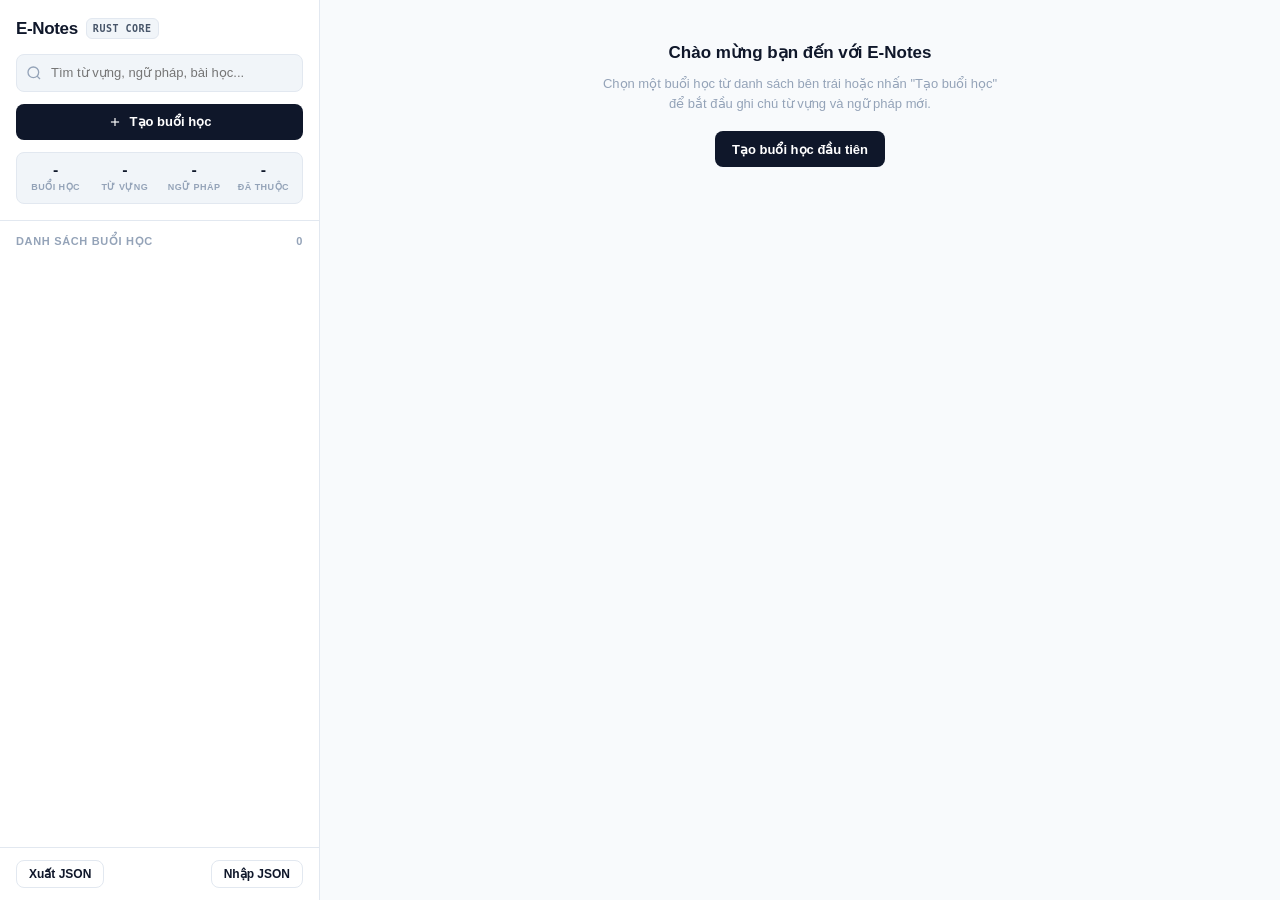
==== static/index.html @ f9343758 "feat: initial commit - English learning E-Notes app (100% Rust core, Unslop UI, auto-port fallback)" ====
<!DOCTYPE html>
<html lang="vi">
<head>
  <meta charset="UTF-8">
  <meta name="viewport" content="width=device-width, initial-scale=1.0">
  <title>E-Notes — Sổ tay học tiếng Anh (Rust Core)</title>
  <link rel="stylesheet" href="/style.css">
</head>
<body>
  <div class="app-container">
    <!-- Sidebar -->
    <aside class="sidebar">
      <div class="sidebar-header">
        <div class="app-branding">
          <div class="brand-title">
            <span>E-Notes</span>
            <span class="brand-badge">RUST CORE</span>
          </div>
        </div>

        <div class="search-box">
          <svg class="search-icon" width="16" height="16" viewBox="0 0 24 24" fill="none" stroke="currentColor" stroke-width="2">
            <circle cx="11" cy="11" r="8"></circle>
            <line x1="21" y1="21" x2="16.65" y2="16.65"></line>
          </svg>
          <input type="text" id="searchInput" class="search-input" placeholder="Tìm từ vựng, ngữ pháp, bài học...">
        </div>

        <div class="sidebar-actions">
          <button id="btnNewSession" class="btn btn-primary" style="flex: 1;">
            <svg width="14" height="14" viewBox="0 0 24 24" fill="none" stroke="currentColor" stroke-width="2">
              <line x1="12" y1="5" x2="12" y2="19"></line>
              <line x1="5" y1="12" x2="19" y2="12"></line>
            </svg>
            Tạo buổi học
          </button>
        </div>

        <div class="stats-summary" id="statsBar">
          <div class="stat-item">
            <span class="stat-val" id="statSessions">-</span>
            <span class="stat-lbl">Buổi học</span>
          </div>
          <div class="stat-item">
            <span class="stat-val" id="statVocab">-</span>
            <span class="stat-lbl">Từ vựng</span>
          </div>
          <div class="stat-item">
            <span class="stat-val" id="statGrammar">-</span>
            <span class="stat-lbl">Ngữ pháp</span>
          </div>
          <div class="stat-item">
            <span class="stat-val" id="statMastered">-</span>
            <span class="stat-lbl">Đã thuộc</span>
          </div>
        </div>
      </div>

      <div class="session-list-header">
        <span>Danh sách buổi học</span>
        <span id="sessionListCount">0</span>
      </div>

      <ul class="session-list" id="sessionList">
        <!-- Rendered by JS -->
      </ul>

      <div class="sidebar-footer">
        <button id="btnExport" class="btn btn-secondary btn-sm" title="Sao lưu dữ liệu ra file JSON">Xuất JSON</button>
        <button id="btnImport" class="btn btn-secondary btn-sm" title="Khôi phục dữ liệu từ file JSON">Nhập JSON</button>
        <input type="file" id="importFileInput" accept=".json" style="display: none;">
      </div>
    </aside>

    <!-- Main View -->
    <main class="main-view" id="mainView">
      <div id="sessionView" style="display: none;">
        <!-- Header -->
        <header class="main-header">
          <div class="lesson-top-bar">
            <div>
              <div class="lesson-tag" id="viewSessionBadge">BUỔI #1</div>
              <h1 class="lesson-title" id="viewSessionTitle">Chủ đề buổi học</h1>
              <div class="lesson-meta-row">
                <span>Ngày: <strong id="viewSessionDate">-</strong></span>
                <span>Giảng viên/Nguồn: <strong id="viewSessionTeacher">-</strong></span>
              </div>
            </div>

            <div style="display: flex; gap: 8px;">
              <button id="btnEditSession" class="btn btn-secondary btn-sm">Chỉnh sửa</button>
              <button id="btnDeleteSession" class="btn btn-secondary btn-sm btn-danger-ghost">Xóa buổi học</button>
            </div>
          </div>

          <div class="lesson-goals-box" id="viewSessionGoalsBox" style="display: none;">
            <strong>Mục tiêu buổi học: </strong><span id="viewSessionGoals"></span>
          </div>

          <nav class="view-tabs">
            <button class="tab-btn active" data-tab="vocab">Từ vựng (<span id="tabVocabCount">0</span>)</button>
            <button class="tab-btn" data-tab="grammar">Ngữ pháp (<span id="tabGrammarCount">0</span>)</button>
            <button class="tab-btn" data-tab="notes">Ghi chú chung</button>
            <button class="tab-btn" data-tab="practice">Luyện tập Flashcard</button>
          </nav>
        </header>

        <!-- Tab contents -->
        <div class="content-body">
          <!-- Vocabulary Tab -->
          <div class="tab-content" id="tabContentVocab">
            <div class="section-toolbar">
              <h2 class="section-heading">
                Từ vựng ghi chép
                <span class="section-count" id="countVocabBadge">0 từ</span>
              </h2>
              <button id="btnAddVocab" class="btn btn-primary btn-sm">
                + Thêm từ vựng
              </button>
            </div>
            <div class="vocab-list" id="vocabList">
              <!-- Rendered by JS -->
            </div>
          </div>

          <!-- Grammar Tab -->
          <div class="tab-content" id="tabContentGrammar" style="display: none;">
            <div class="section-toolbar">
              <h2 class="section-heading">
                Điểm ngữ pháp & Cấu trúc
                <span class="section-count" id="countGrammarBadge">0 điểm</span>
              </h2>
              <button id="btnAddGrammar" class="btn btn-primary btn-sm">
                + Thêm ngữ pháp
              </button>
            </div>
            <div class="grammar-list" id="grammarList">
              <!-- Rendered by JS -->
            </div>
          </div>

          <!-- Notes Tab -->
          <div class="tab-content" id="tabContentNotes" style="display: none;">
            <div class="section-toolbar">
              <h2 class="section-heading">Ghi chú tổng hợp</h2>
              <button id="btnSaveNotes" class="btn btn-primary btn-sm">Lưu ghi chú</button>
            </div>
            <div class="vocab-card" style="padding: 16px;">
              <textarea id="sessionNotesText" class="form-textarea" rows="12" placeholder="Ghi chép các lưu ý từ giáo viên, bài tập về nhà, mẹo phát âm hoặc liên kết tài liệu..."></textarea>
            </div>
          </div>

          <!-- Practice Flashcard Tab -->
          <div class="tab-content" id="tabContentPractice" style="display: none;">
            <div class="section-toolbar">
              <h2 class="section-heading">Luyện tập từ vựng (Flashcard)</h2>
            </div>
            <div class="flashcard-wrapper" id="flashcardWrapper">
              <!-- Rendered by JS -->
            </div>
          </div>
        </div>
      </div>

      <!-- Search Results View -->
      <div id="searchView" style="display: none; padding: 24px 32px;">
        <h2 class="section-heading" style="margin-bottom: 16px;">
          Kết quả tìm kiếm cho: "<span id="searchQueryLabel"></span>"
        </h2>
        <div id="searchResultsList"></div>
      </div>

      <!-- Empty / Welcome state -->
      <div id="emptyWelcomeView" class="empty-state">
        <h3>Chào mừng bạn đến với E-Notes</h3>
        <p>Chọn một buổi học từ danh sách bên trái hoặc nhấn "Tạo buổi học" để bắt đầu ghi chú từ vựng và ngữ pháp mới.</p>
        <button id="btnWelcomeNewSession" class="btn btn-primary">Tạo buổi học đầu tiên</button>
      </div>
    </main>
  </div>

  <!-- Modal Session (Create / Edit) -->
  <div class="modal-overlay" id="modalSession" style="display: none;">
    <div class="modal-dialog">
      <div class="modal-header">
        <h3 class="modal-title" id="modalSessionTitle">Tạo buổi học mới</h3>
        <button class="modal-close" data-close-modal>&times;</button>
      </div>
      <div class="modal-body">
        <form id="formSession">
          <input type="hidden" id="sessionFormId">
          <div class="form-row">
            <div class="form-group">
              <label class="form-label">Số thứ tự buổi học</label>
              <input type="number" id="sessionFormNumber" class="form-input" min="1" placeholder="Ví dụ: 1">
            </div>
            <div class="form-group">
              <label class="form-label">Ngày học</label>
              <input type="date" id="sessionFormDate" class="form-input" required>
            </div>
          </div>
          <div class="form-group">
            <label class="form-label">Tiêu đề buổi học *</label>
            <input type="text" id="sessionFormTitle" class="form-input" placeholder="Ví dụ: Buổi 1: Business Presentation" required>
          </div>
          <div class="form-group">
            <label class="form-label">Giảng viên / Nguồn học</label>
            <input type="text" id="sessionFormTeacher" class="form-input" placeholder="Ví dụ: Mr. David Miller, Khóa IELTS 7.0...">
          </div>
          <div class="form-group">
            <label class="form-label">Mục tiêu buổi học</label>
            <textarea id="sessionFormGoals" class="form-textarea" rows="2" placeholder="Ví dụ: Nắm vững cấu trúc câu điều kiện loại 3..."></textarea>
          </div>
          <div class="form-group">
            <label class="form-label">Ghi chú ban đầu</label>
            <textarea id="sessionFormNotes" class="form-textarea" rows="2" placeholder="Nội dung tóm tắt..."></textarea>
          </div>
        </form>
      </div>
      <div class="modal-footer">
        <button class="btn btn-secondary" data-close-modal>Hủy</button>
        <button class="btn btn-primary" id="btnSubmitSession">Lưu buổi học</button>
      </div>
    </div>
  </div>

  <!-- Modal Vocabulary (Create / Edit) -->
  <div class="modal-overlay" id="modalVocab" style="display: none;">
    <div class="modal-dialog">
      <div class="modal-header">
        <h3 class="modal-title" id="modalVocabTitle">Thêm từ vựng mới</h3>
        <button class="modal-close" data-close-modal>&times;</button>
      </div>
      <div class="modal-body">
        <form id="formVocab">
          <input type="hidden" id="vocabFormId">
          <div class="form-row">
            <div class="form-group">
              <label class="form-label">Từ / Cụm từ tiếng Anh *</label>
              <input type="text" id="vocabFormWord" class="form-input" placeholder="e.g. articulate" required>
            </div>
            <div class="form-group">
              <label class="form-label">Phiên âm (IPA)</label>
              <input type="text" id="vocabFormIpa" class="form-input" placeholder="/ɑːrˈtɪkjuleɪt/">
            </div>
          </div>
          <div class="form-row">
            <div class="form-group">
              <label class="form-label">Từ loại</label>
              <input type="text" id="vocabFormPos" class="form-input" placeholder="noun, verb, adj, idiom...">
            </div>
            <div class="form-group">
              <label class="form-label">Trạng thái học</label>
              <select id="vocabFormStatus" class="form-select">
                <option value="learning">Đang học (Learning)</option>
                <option value="reviewing">Cần ôn tập (Reviewing)</option>
                <option value="mastered">Đã thuộc (Mastered)</option>
              </select>
            </div>
          </div>
          <div class="form-group">
            <label class="form-label">Nghĩa tiếng Việt *</label>
            <input type="text" id="vocabFormMeaning" class="form-input" placeholder="Nghĩa của từ..." required>
          </div>
          <div class="form-group">
            <label class="form-label">Câu ví dụ tiếng Anh</label>
            <textarea id="vocabFormExampleEn" class="form-textarea" rows="2" placeholder="She gave an articulate speech."></textarea>
          </div>
          <div class="form-group">
            <label class="form-label">Dịch câu ví dụ</label>
            <textarea id="vocabFormExampleVi" class="form-textarea" rows="2" placeholder="Cô ấy đã phát biểu rất lưu loát."></textarea>
          </div>
          <div class="form-group">
            <label class="form-label">Ghi chú / Collocations</label>
            <input type="text" id="vocabFormNotes" class="form-input" placeholder="Đi cùng giới từ gì, bẫy từ vựng...">
          </div>
        </form>
      </div>
      <div class="modal-footer">
        <button class="btn btn-secondary" data-close-modal>Hủy</button>
        <button class="btn btn-primary" id="btnSubmitVocab">Lưu từ vựng</button>
      </div>
    </div>
  </div>

  <!-- Modal Grammar (Create / Edit) -->
  <div class="modal-overlay" id="modalGrammar" style="display: none;">
    <div class="modal-dialog">
      <div class="modal-header">
        <h3 class="modal-title" id="modalGrammarTitle">Thêm ngữ pháp mới</h3>
        <button class="modal-close" data-close-modal>&times;</button>
      </div>
      <div class="modal-body">
        <form id="formGrammar">
          <input type="hidden" id="grammarFormId">
          <div class="form-group">
            <label class="form-label">Tên cấu trúc / Chủ điểm *</label>
            <input type="text" id="grammarFormTitle" class="form-input" placeholder="Ví dụ: Third Conditional, Đảo ngữ Inversion..." required>
          </div>
          <div class="form-group">
            <label class="form-label">Công thức / Cấu trúc *</label>
            <input type="text" id="grammarFormStructure" class="form-input" placeholder="If + S + had + V3/ed, S + would have + V3/ed" required>
          </div>
          <div class="form-group">
            <label class="form-label">Giải thích cách dùng *</label>
            <textarea id="grammarFormExplanation" class="form-textarea" rows="3" placeholder="Dùng khi nào, sắc thái nghĩa..." required></textarea>
          </div>
          <div class="form-group">
            <label class="form-label">Các câu ví dụ *</label>
            <textarea id="grammarFormExamples" class="form-textarea" rows="4" placeholder="+ Khẳng định: ...&#10;- Phủ định: ...&#10;? Nghi vấn: ..." required></textarea>
          </div>
          <div class="form-group">
            <label class="form-label">Mẹo / Bẫy thường gặp</label>
            <textarea id="grammarFormTips" class="form-textarea" rows="2" placeholder="Lưu ý khi làm bài tập, dấu hiệu nhận biết..."></textarea>
          </div>
        </form>
      </div>
      <div class="modal-footer">
        <button class="btn btn-secondary" data-close-modal>Hủy</button>
        <button class="btn btn-primary" id="btnSubmitGrammar">Lưu ngữ pháp</button>
      </div>
    </div>
  </div>

  <script src="/app.js"></script>
</body>
</html>
---- style.css ----
/* ==========================================================================
   E-NOTES DESIGN SYSTEM (Unslop Aesthetic)
   Craft-focused, calm editorial interface, 4px grid rhythm, high contrast.
   ========================================================================== */

:root {
  /* Slate Ramp */
  --bg-app: #F8FAFC;
  --bg-surface: #FFFFFF;
  --bg-subtle: #F1F5F9;
  --bg-muted: #E2E8F0;

  --border-subtle: #E2E8F0;
  --border-strong: #CBD5E1;
  --border-focus: #0F172A;

  --text-primary: #0F172A;
  --text-secondary: #475569;
  --text-muted: #94A3B8;
  --text-on-dark: #FFFFFF;

  /* Accent: single disciplined deep slate + deliberate blue for actions */
  --accent-primary: #0F172A;
  --accent-primary-hover: #1E293B;
  --accent-link: #2563EB;
  --accent-link-hover: #1D4ED8;

  /* Status Colors */
  --status-learning-bg: #FEF3C7;
  --status-learning-text: #92400E;
  --status-learning-border: #FDE68A;

  --status-review-bg: #EFF6FF;
  --status-review-text: #1E40AF;
  --status-review-border: #BFDBFE;

  --status-mastered-bg: #ECFDF5;
  --status-mastered-text: #065F46;
  --status-mastered-border: #A7F3D0;

  --danger-bg: #FEF2F2;
  --danger-text: #DC2626;
  --danger-border: #FECACA;

  /* Spacing Grid (4px multiples) */
  --sp-1: 4px;
  --sp-2: 8px;
  --sp-3: 12px;
  --sp-4: 16px;
  --sp-5: 20px;
  --sp-6: 24px;
  --sp-8: 32px;
  --sp-10: 40px;

  /* Fonts */
  --font-sans: -apple-system, BlinkMacSystemFont, "Segoe UI", Roboto, "Helvetica Neue", Arial, sans-serif;
  --font-mono: ui-monospace, "SF Mono", "Cascadia Code", "Roboto Mono", Consolas, monospace;

  /* Radii & Shadows */
  --radius-sm: 6px;
  --radius-md: 8px;
  --radius-lg: 12px;
  --shadow-sm: 0 1px 2px 0 rgba(15, 23, 42, 0.05);
  --shadow-md: 0 4px 12px -2px rgba(15, 23, 42, 0.08);
  --shadow-modal: 0 20px 25px -5px rgba(15, 23, 42, 0.1), 0 8px 10px -6px rgba(15, 23, 42, 0.1);
}

*, *::before, *::after {
  box-sizing: border-box;
  margin: 0;
  padding: 0;
}

body {
  font-family: var(--font-sans);
  background-color: var(--bg-app);
  color: var(--text-primary);
  font-size: 14px;
  line-height: 1.5;
  -webkit-font-smoothing: antialiased;
}

/* Modals MUST be hidden by default */
.modal-overlay {
  display: none !important;
  position: fixed;
  inset: 0;
  background-color: rgba(15, 23, 42, 0.45);
  backdrop-filter: blur(2px);
  z-index: 9999;
  align-items: center;
  justify-content: center;
  padding: var(--sp-4);
}

.modal-overlay.active {
  display: flex !important;
}

/* Layout Frame */
.app-container {
  display: flex;
  height: 100vh;
  width: 100vw;
  overflow: hidden;
}

/* Sidebar */
.sidebar {
  width: 320px;
  background-color: var(--bg-surface);
  border-right: 1px solid var(--border-subtle);
  display: flex;
  flex-direction: column;
  flex-shrink: 0;
}

.sidebar-header {
  padding: var(--sp-4);
  border-bottom: 1px solid var(--border-subtle);
  background-color: var(--bg-surface);
}

.app-branding {
  display: flex;
  align-items: center;
  justify-content: space-between;
  margin-bottom: var(--sp-3);
}

.brand-title {
  font-size: 17px;
  font-weight: 800;
  letter-spacing: -0.02em;
  color: var(--text-primary);
  display: flex;
  align-items: center;
  gap: var(--sp-2);
}

.brand-badge {
  font-family: var(--font-mono);
  font-size: 10px;
  font-weight: 700;
  padding: 2px 6px;
  background: var(--bg-subtle);
  border: 1px solid var(--border-subtle);
  border-radius: var(--radius-sm);
  color: var(--text-secondary);
  letter-spacing: 0.05em;
}

.search-box {
  position: relative;
  margin-bottom: var(--sp-3);
}

.search-input {
  width: 100%;
  height: 38px;
  padding: 0 var(--sp-3) 0 34px;
  font-size: 13px;
  border: 1px solid var(--border-subtle);
  border-radius: var(--radius-md);
  background-color: var(--bg-subtle);
  color: var(--text-primary);
  transition: all 0.15s ease;
}

.search-input:focus {
  outline: none;
  background-color: var(--bg-surface);
  border-color: var(--border-focus);
  box-shadow: 0 0 0 1px var(--border-focus);
}

.search-icon {
  position: absolute;
  left: 10px;
  top: 11px;
  color: var(--text-muted);
  pointer-events: none;
}

.sidebar-actions {
  display: flex;
  gap: var(--sp-2);
}

/* Stats Pill */
.stats-summary {
  display: grid;
  grid-template-columns: repeat(4, 1fr);
  background: var(--bg-subtle);
  border: 1px solid var(--border-subtle);
  border-radius: var(--radius-md);
  padding: var(--sp-2) var(--sp-1);
  margin-top: var(--sp-3);
  text-align: center;
}

.stat-item {
  display: flex;
  flex-direction: column;
  align-items: center;
}

.stat-val {
  font-weight: 800;
  font-family: var(--font-mono);
  font-size: 13px;
  color: var(--text-primary);
}

.stat-lbl {
  color: var(--text-muted);
  font-size: 9px;
  font-weight: 600;
  text-transform: uppercase;
  letter-spacing: 0.05em;
  margin-top: 1px;
}

/* Session List */
.session-list-header {
  padding: var(--sp-3) var(--sp-4) var(--sp-2);
  font-size: 11px;
  font-weight: 700;
  text-transform: uppercase;
  letter-spacing: 0.06em;
  color: var(--text-muted);
  display: flex;
  justify-content: space-between;
}

.session-list {
  flex: 1;
  overflow-y: auto;
  list-style: none;
  padding: 0 var(--sp-2) var(--sp-2);
}

.session-item {
  padding: var(--sp-3) var(--sp-3);
  border-radius: var(--radius-md);
  margin-bottom: 4px;
  cursor: pointer;
  border: 1px solid transparent;
  transition: all 0.12s ease;
  background-color: transparent;
}

.session-item:hover {
  background-color: var(--bg-subtle);
}

.session-item.active {
  background-color: var(--bg-surface);
  border-color: var(--border-strong);
  box-shadow: var(--shadow-sm);
}

.session-item-top {
  display: flex;
  align-items: center;
  justify-content: space-between;
  margin-bottom: 2px;
}

.session-badge {
  font-family: var(--font-mono);
  font-size: 11px;
  font-weight: 700;
  color: var(--accent-link);
}

.session-date {
  font-size: 11px;
  color: var(--text-muted);
}

.session-item-title {
  font-size: 13px;
  font-weight: 600;
  color: var(--text-primary);
  white-space: nowrap;
  overflow: hidden;
  text-overflow: ellipsis;
}

.session-item-meta {
  font-size: 11px;
  color: var(--text-secondary);
  margin-top: 2px;
}

/* Sidebar Footer */
.sidebar-footer {
  padding: var(--sp-3) var(--sp-4);
  border-top: 1px solid var(--border-subtle);
  display: flex;
  justify-content: space-between;
  align-items: center;
  background-color: var(--bg-surface);
}

/* Main Content Area */
.main-view {
  flex: 1;
  display: flex;
  flex-direction: column;
  overflow-y: auto;
  background-color: var(--bg-app);
}

.main-header {
  background-color: var(--bg-surface);
  border-bottom: 1px solid var(--border-subtle);
  padding: var(--sp-6) var(--sp-8) 0;
}

.lesson-top-bar {
  display: flex;
  justify-content: space-between;
  align-items: flex-start;
  margin-bottom: var(--sp-3);
}

.lesson-tag {
  font-family: var(--font-mono);
  font-size: 12px;
  font-weight: 700;
  color: var(--accent-link);
  letter-spacing: 0.04em;
  margin-bottom: 4px;
}

.lesson-title {
  font-size: 22px;
  font-weight: 800;
  letter-spacing: -0.02em;
  color: var(--text-primary);
}

.lesson-meta-row {
  display: flex;
  gap: var(--sp-6);
  font-size: 13px;
  color: var(--text-secondary);
  margin-top: var(--sp-2);
}

.lesson-meta-row span strong {
  color: var(--text-primary);
}

.lesson-goals-box {
  margin-top: var(--sp-3);
  padding: var(--sp-3) var(--sp-4);
  background-color: var(--bg-subtle);
  border-left: 3px solid var(--accent-primary);
  border-radius: var(--radius-sm);
  font-size: 13px;
  color: var(--text-secondary);
  line-height: 1.6;
}

/* Nav Tabs */
.view-tabs {
  display: flex;
  gap: var(--sp-6);
  margin-top: var(--sp-5);
  border-bottom: 1px solid var(--border-subtle);
}

.tab-btn {
  background: none;
  border: none;
  padding: var(--sp-3) 0;
  font-size: 13px;
  font-weight: 600;
  color: var(--text-secondary);
  cursor: pointer;
  position: relative;
  transition: color 0.15s ease;
}

.tab-btn:hover {
  color: var(--text-primary);
}

.tab-btn.active {
  color: var(--accent-primary);
}

.tab-btn.active::after {
  content: '';
  position: absolute;
  bottom: -1px;
  left: 0;
  right: 0;
  height: 2px;
  background-color: var(--accent-primary);
}

/* Content Body */
.content-body {
  padding: var(--sp-6) var(--sp-8);
  max-width: 980px;
  width: 100%;
}

/* Section Header */
.section-toolbar {
  display: flex;
  justify-content: space-between;
  align-items: center;
  margin-bottom: var(--sp-4);
}

.section-heading {
  font-size: 16px;
  font-weight: 700;
  color: var(--text-primary);
  display: flex;
  align-items: center;
  gap: var(--sp-2);
}

.section-count {
  font-size: 12px;
  font-family: var(--font-mono);
  background: var(--bg-muted);
  padding: 2px 8px;
  border-radius: var(--radius-sm);
  color: var(--text-secondary);
}

/* Vocabulary Cards */
.vocab-list {
  display: flex;
  flex-direction: column;
  gap: var(--sp-3);
}

.vocab-card {
  background-color: var(--bg-surface);
  border: 1px solid var(--border-subtle);
  border-radius: var(--radius-md);
  padding: var(--sp-4) var(--sp-5);
  box-shadow: var(--shadow-sm);
  transition: border-color 0.15s ease;
}

.vocab-card:hover {
  border-color: var(--border-strong);
}

.vocab-header {
  display: flex;
  justify-content: space-between;
  align-items: center;
  margin-bottom: var(--sp-2);
}

.vocab-word-group {
  display: flex;
  align-items: center;
  gap: var(--sp-2);
  flex-wrap: wrap;
}

.vocab-word {
  font-size: 17px;
  font-weight: 700;
  color: var(--text-primary);
}

.vocab-ipa {
  font-family: var(--font-mono);
  font-size: 13px;
  color: var(--text-secondary);
}

.vocab-pos {
  font-size: 11px;
  font-style: italic;
  padding: 2px 6px;
  background: var(--bg-subtle);
  border-radius: var(--radius-sm);
  color: var(--text-secondary);
}

.audio-btn {
  background: var(--bg-subtle);
  border: 1px solid var(--border-subtle);
  width: 28px;
  height: 28px;
  border-radius: var(--radius-sm);
  display: inline-flex;
  align-items: center;
  justify-content: center;
  cursor: pointer;
  color: var(--text-secondary);
  transition: all 0.12s ease;
}

.audio-btn:hover {
  background-color: var(--bg-surface);
  color: var(--text-primary);
  border-color: var(--border-strong);
}

.vocab-meaning {
  font-size: 14px;
  font-weight: 600;
  color: var(--text-primary);
  margin-bottom: var(--sp-2);
}

.vocab-example-box {
  background: var(--bg-subtle);
  border-left: 2px solid var(--border-strong);
  padding: var(--sp-2) var(--sp-3);
  border-radius: 0 var(--radius-sm) var(--radius-sm) 0;
  font-size: 13px;
  margin-bottom: var(--sp-2);
}

.example-en {
  color: var(--text-primary);
  margin-bottom: 2px;
}

.example-vi {
  color: var(--text-secondary);
  font-size: 12px;
}

.vocab-footer {
  display: flex;
  justify-content: space-between;
  align-items: center;
  margin-top: var(--sp-2);
  padding-top: var(--sp-2);
  border-top: 1px solid var(--bg-subtle);
}

.vocab-notes {
  font-size: 12px;
  color: var(--text-muted);
}

/* Status Pills */
.status-pill {
  font-size: 11px;
  font-weight: 600;
  padding: 3px 10px;
  border-radius: 9999px;
  cursor: pointer;
  display: inline-flex;
  align-items: center;
  border: 1px solid transparent;
  user-select: none;
  transition: all 0.12s ease;
}

.status-learning {
  background-color: var(--status-learning-bg);
  color: var(--status-learning-text);
  border-color: var(--status-learning-border);
}

.status-reviewing {
  background-color: var(--status-review-bg);
  color: var(--status-review-text);
  border-color: var(--status-review-border);
}

.status-mastered {
  background-color: var(--status-mastered-bg);
  color: var(--status-mastered-text);
  border-color: var(--status-mastered-border);
}

/* Grammar Cards */
.grammar-list {
  display: flex;
  flex-direction: column;
  gap: var(--sp-4);
}

.grammar-card {
  background-color: var(--bg-surface);
  border: 1px solid var(--border-subtle);
  border-radius: var(--radius-md);
  padding: var(--sp-5);
  box-shadow: var(--shadow-sm);
}

.grammar-title {
  font-size: 16px;
  font-weight: 700;
  color: var(--text-primary);
  margin-bottom: var(--sp-2);
}

.grammar-structure-box {
  background-color: var(--bg-app);
  border: 1px solid var(--border-subtle);
  border-radius: var(--radius-sm);
  padding: var(--sp-2) var(--sp-3);
  font-family: var(--font-mono);
  font-size: 13px;
  font-weight: 600;
  color: var(--accent-link);
  margin-bottom: var(--sp-3);
}

.grammar-explanation {
  font-size: 13px;
  color: var(--text-secondary);
  line-height: 1.6;
  margin-bottom: var(--sp-3);
}

.grammar-examples-box {
  background: var(--bg-subtle);
  border-radius: var(--radius-sm);
  padding: var(--sp-3);
  font-size: 13px;
  line-height: 1.6;
  white-space: pre-line;
  margin-bottom: var(--sp-3);
}

.grammar-tips-box {
  border-left: 3px solid #F59E0B;
  padding: var(--sp-2) var(--sp-3);
  font-size: 12px;
  color: var(--text-secondary);
  background: #FFFBEB;
  border-radius: 0 var(--radius-sm) var(--radius-sm) 0;
}

/* Flashcard Review */
.flashcard-wrapper {
  display: flex;
  flex-direction: column;
  align-items: center;
  padding: var(--sp-4) 0;
}

.flashcard-progress {
  font-family: var(--font-mono);
  font-size: 13px;
  color: var(--text-secondary);
  margin-bottom: var(--sp-4);
}

.flashcard {
  width: 100%;
  max-width: 520px;
  min-height: 280px;
  background-color: var(--bg-surface);
  border: 1px solid var(--border-strong);
  border-radius: var(--radius-lg);
  box-shadow: var(--shadow-md);
  padding: var(--sp-8);
  display: flex;
  flex-direction: column;
  justify-content: center;
  align-items: center;
  text-align: center;
  cursor: pointer;
  user-select: none;
  transition: transform 0.15s ease, box-shadow 0.15s ease;
  position: relative;
}

.flashcard:hover {
  transform: translateY(-2px);
  box-shadow: 0 8px 24px rgba(15, 23, 42, 0.09);
}

.card-hint {
  position: absolute;
  bottom: var(--sp-3);
  font-size: 11px;
  color: var(--text-muted);
}

.fc-word {
  font-size: 30px;
  font-weight: 800;
  letter-spacing: -0.02em;
  margin-bottom: var(--sp-2);
}

.fc-ipa {
  font-family: var(--font-mono);
  font-size: 14px;
  color: var(--text-secondary);
  margin-bottom: var(--sp-3);
}

.fc-details {
  border-top: 1px solid var(--border-subtle);
  padding-top: var(--sp-4);
  width: 100%;
  margin-top: var(--sp-4);
}

.fc-meaning {
  font-size: 18px;
  font-weight: 700;
  color: var(--accent-link);
  margin-bottom: var(--sp-2);
}

.fc-example {
  font-size: 13px;
  color: var(--text-secondary);
  font-style: italic;
}

.flashcard-controls {
  display: flex;
  gap: var(--sp-2);
  margin-top: var(--sp-5);
}

/* Buttons */
.btn {
  display: inline-flex;
  align-items: center;
  justify-content: center;
  gap: var(--sp-2);
  height: 36px;
  padding: 0 var(--sp-4);
  font-size: 13px;
  font-weight: 600;
  border-radius: var(--radius-md);
  border: 1px solid transparent;
  cursor: pointer;
  transition: all 0.12s ease;
  text-decoration: none;
  user-select: none;
}

.btn-sm {
  height: 28px;
  padding: 0 var(--sp-3);
  font-size: 12px;
}

.btn-primary {
  background-color: var(--accent-primary);
  color: var(--text-on-dark);
}

.btn-primary:hover {
  background-color: var(--accent-primary-hover);
}

.btn-secondary {
  background-color: var(--bg-surface);
  border-color: var(--border-subtle);
  color: var(--text-primary);
}

.btn-secondary:hover {
  background-color: var(--bg-subtle);
  border-color: var(--border-strong);
}

.btn-danger-ghost {
  background: none;
  border: none;
  color: var(--danger-text);
  cursor: pointer;
}

.btn-danger-ghost:hover {
  background-color: var(--danger-bg);
}

/* Modal Dialog */
.modal-dialog {
  background-color: var(--bg-surface);
  border: 1px solid var(--border-strong);
  border-radius: var(--radius-lg);
  width: 100%;
  max-width: 520px;
  box-shadow: var(--shadow-modal);
  overflow: hidden;
}

.modal-header {
  padding: var(--sp-4) var(--sp-5);
  border-bottom: 1px solid var(--border-subtle);
  display: flex;
  justify-content: space-between;
  align-items: center;
}

.modal-title {
  font-size: 15px;
  font-weight: 700;
  color: var(--text-primary);
}

.modal-close {
  background: none;
  border: none;
  font-size: 20px;
  color: var(--text-muted);
  cursor: pointer;
  line-height: 1;
}

.modal-close:hover {
  color: var(--text-primary);
}

.modal-body {
  padding: var(--sp-5);
  max-height: 75vh;
  overflow-y: auto;
}

.form-group {
  margin-bottom: var(--sp-3);
}

.form-label {
  display: block;
  font-size: 12px;
  font-weight: 600;
  color: var(--text-primary);
  margin-bottom: var(--sp-1);
}

.form-input, .form-textarea, .form-select {
  width: 100%;
  border: 1px solid var(--border-subtle);
  border-radius: var(--radius-md);
  padding: var(--sp-2) var(--sp-3);
  font-size: 13px;
  font-family: inherit;
  color: var(--text-primary);
  background-color: var(--bg-surface);
}

.form-input:focus, .form-textarea:focus, .form-select:focus {
  outline: none;
  border-color: var(--border-focus);
}

.form-row {
  display: grid;
  grid-template-columns: 1fr 1fr;
  gap: var(--sp-3);
}

.modal-footer {
  padding: var(--sp-3) var(--sp-5);
  background-color: var(--bg-subtle);
  border-top: 1px solid var(--border-subtle);
  display: flex;
  justify-content: flex-end;
  gap: var(--sp-2);
}

/* Empty State */
.empty-state {
  text-align: center;
  padding: var(--sp-10) var(--sp-6);
  color: var(--text-secondary);
}

.empty-state h3 {
  font-size: 17px;
  font-weight: 700;
  color: var(--text-primary);
  margin-bottom: var(--sp-2);
}

.empty-state p {
  font-size: 13px;
  color: var(--text-muted);
  max-width: 400px;
  margin: 0 auto var(--sp-4);
  line-height: 1.6;
}
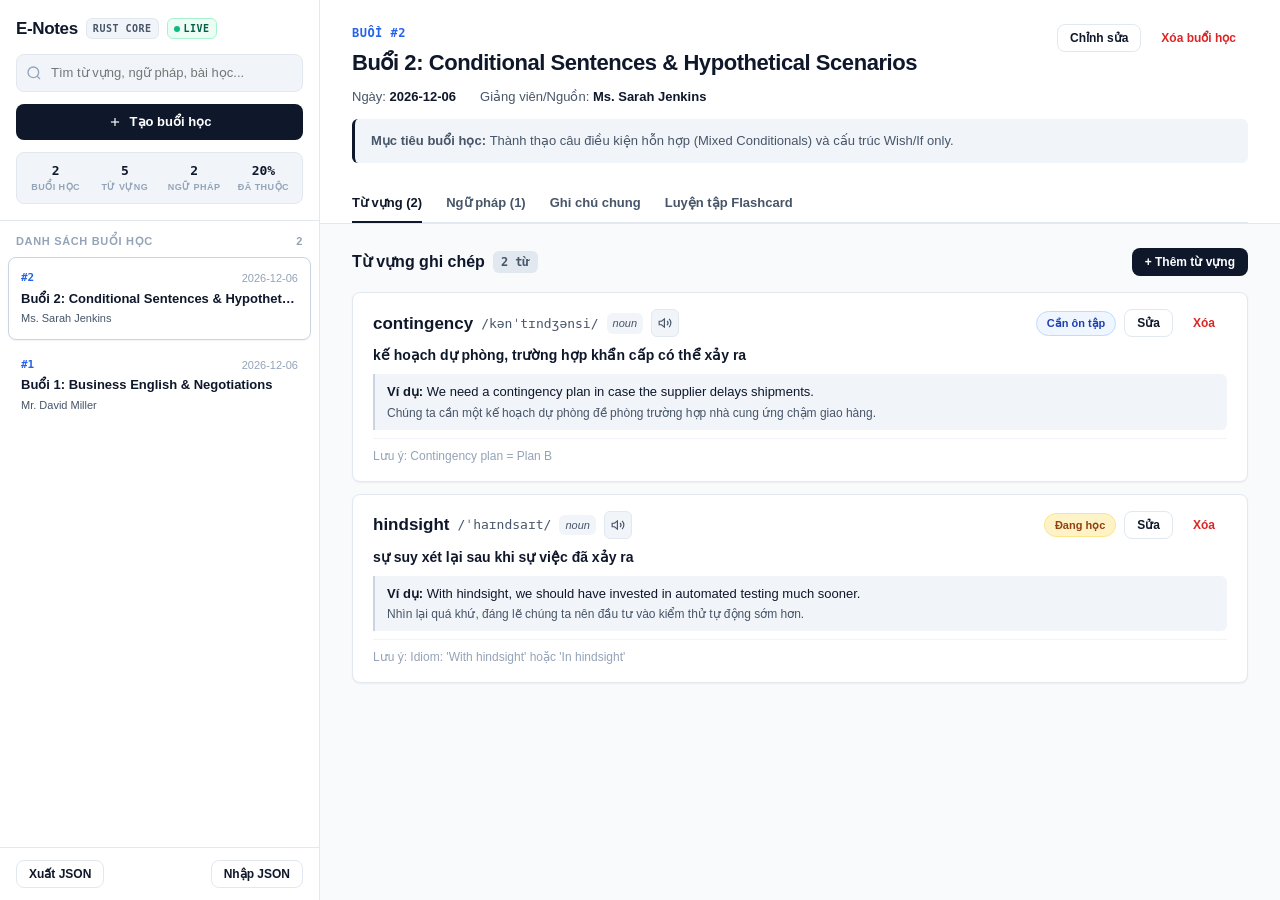
==== commit 29ff7a52: "feat: add multi-tab realtime synchronization and live status badge" ====
--- a/static/index.html
+++ b/static/index.html
@@ -15,6 +15,7 @@
           <div class="brand-title">
             <span>E-Notes</span>
             <span class="brand-badge">RUST CORE</span>
+            <span class="realtime-badge" title="Đồng bộ dữ liệu thời gian thực"><span class="realtime-dot"></span> LIVE</span>
           </div>
         </div>
 
--- a/style.css
+++ b/style.css
@@ -148,6 +148,36 @@
   border-radius: var(--radius-sm);
   color: var(--text-secondary);
   letter-spacing: 0.05em;
+}
+
+.realtime-badge {
+  font-family: var(--font-mono);
+  font-size: 10px;
+  font-weight: 700;
+  display: inline-flex;
+  align-items: center;
+  gap: 4px;
+  padding: 2px 6px;
+  background: #ECFDF5;
+  color: #065F46;
+  border: 1px solid #A7F3D0;
+  border-radius: var(--radius-sm);
+  letter-spacing: 0.05em;
+}
+
+.realtime-dot {
+  width: 6px;
+  height: 6px;
+  border-radius: 50%;
+  background-color: #10B981;
+  box-shadow: 0 0 0 0 rgba(16, 185, 129, 0.7);
+  animation: pulse-dot 2s infinite;
+}
+
+@keyframes pulse-dot {
+  0% { transform: scale(0.95); box-shadow: 0 0 0 0 rgba(16, 185, 129, 0.7); }
+  70% { transform: scale(1); box-shadow: 0 0 0 5px rgba(16, 185, 129, 0); }
+  100% { transform: scale(0.95); box-shadow: 0 0 0 0 rgba(16, 185, 129, 0); }
 }
 
 .search-box {
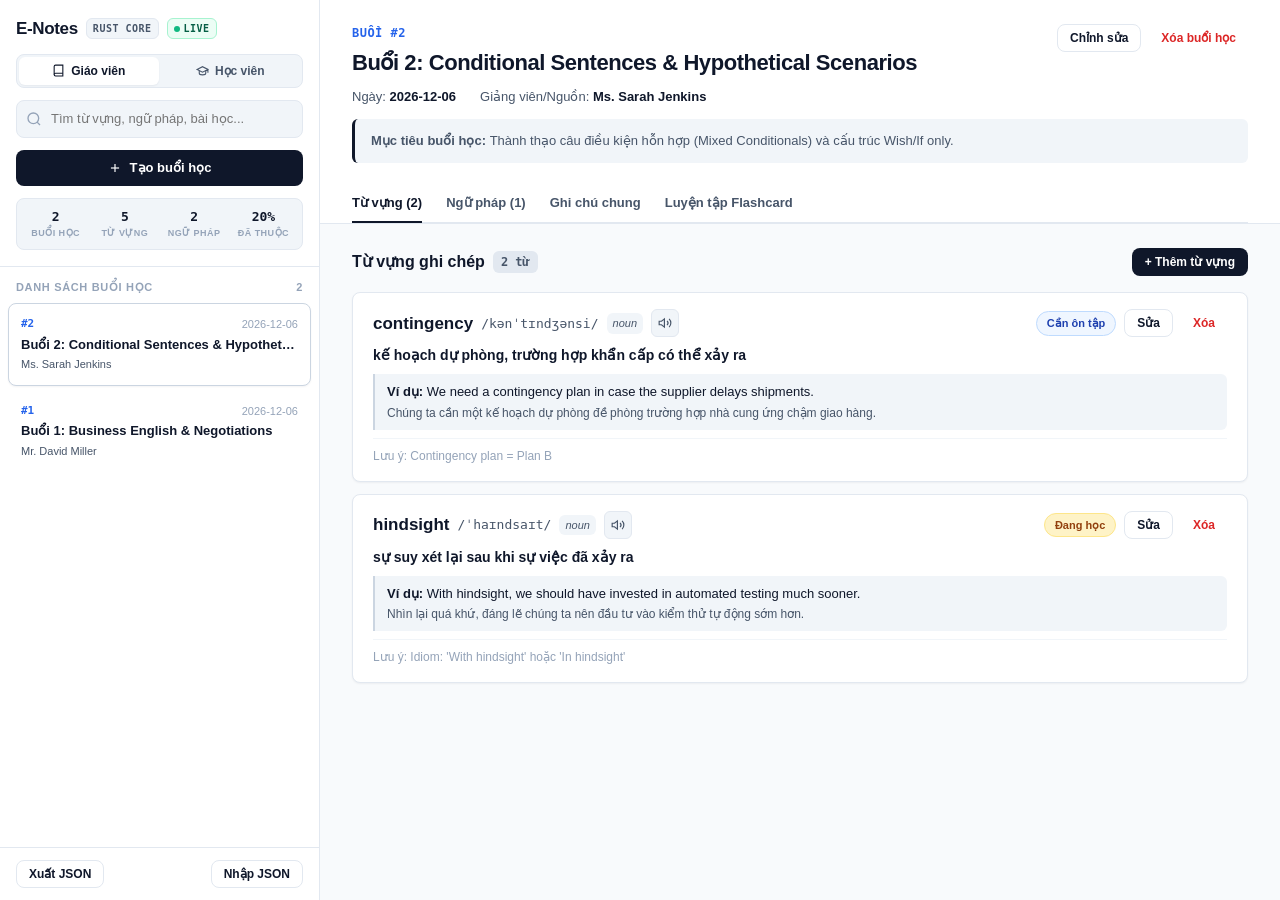
==== commit 5ee29a2a: "feat: add Teacher and Student role system with access control" ====
--- a/static/index.html
+++ b/static/index.html
@@ -19,6 +19,18 @@
           </div>
         </div>
 
+        <!-- Role Selector (Giáo viên / Học viên) -->
+        <div class="role-selector">
+          <button class="role-btn active" id="roleBtnTeacher" data-role="teacher">
+            <svg width="13" height="13" viewBox="0 0 24 24" fill="none" stroke="currentColor" stroke-width="2"><path d="M4 19.5A2.5 2.5 0 0 1 6.5 17H20"></path><path d="M6.5 2H20v20H6.5A2.5 2.5 0 0 1 4 19.5v-15A2.5 2.5 0 0 1 6.5 2z"></path></svg>
+            Giáo viên
+          </button>
+          <button class="role-btn" id="roleBtnStudent" data-role="student">
+            <svg width="13" height="13" viewBox="0 0 24 24" fill="none" stroke="currentColor" stroke-width="2"><path d="M22 10v6M2 10l10-5 10 5-10 5z"></path><path d="M6 12v5c0 2 2 3 6 3s6-1 6-3v-5"></path></svg>
+            Học viên
+          </button>
+        </div>
+
         <div class="search-box">
           <svg class="search-icon" width="16" height="16" viewBox="0 0 24 24" fill="none" stroke="currentColor" stroke-width="2">
             <circle cx="11" cy="11" r="8"></circle>
@@ -27,7 +39,7 @@
           <input type="text" id="searchInput" class="search-input" placeholder="Tìm từ vựng, ngữ pháp, bài học...">
         </div>
 
-        <div class="sidebar-actions">
+        <div class="sidebar-actions teacher-only">
           <button id="btnNewSession" class="btn btn-primary" style="flex: 1;">
             <svg width="14" height="14" viewBox="0 0 24 24" fill="none" stroke="currentColor" stroke-width="2">
               <line x1="12" y1="5" x2="12" y2="19"></line>
@@ -89,9 +101,14 @@
             </div>
 
             <div style="display: flex; gap: 8px;">
-              <button id="btnEditSession" class="btn btn-secondary btn-sm">Chỉnh sửa</button>
-              <button id="btnDeleteSession" class="btn btn-secondary btn-sm btn-danger-ghost">Xóa buổi học</button>
-            </div>
+              <button id="btnEditSession" class="btn btn-secondary btn-sm teacher-only">Chỉnh sửa</button>
+              <button id="btnDeleteSession" class="btn btn-secondary btn-sm btn-danger-ghost teacher-only">Xóa buổi học</button>
+            </div>
+          </div>
+
+          <div class="role-info-banner">
+            <svg width="15" height="15" viewBox="0 0 24 24" fill="none" stroke="currentColor" stroke-width="2"><circle cx="12" cy="12" r="10"></circle><line x1="12" y1="16" x2="12" y2="12"></line><line x1="12" y1="8" x2="12.01" y2="8"></line></svg>
+            <span><strong>Chế độ Học viên:</strong> Bạn có thể nghe phát âm, lật thẻ flashcard và đổi trạng thái từ vựng cá nhân. Nội dung buổi học được quản lý bởi giáo viên.</span>
           </div>
 
           <div class="lesson-goals-box" id="viewSessionGoalsBox" style="display: none;">
@@ -115,7 +132,7 @@
                 Từ vựng ghi chép
                 <span class="section-count" id="countVocabBadge">0 từ</span>
               </h2>
-              <button id="btnAddVocab" class="btn btn-primary btn-sm">
+              <button id="btnAddVocab" class="btn btn-primary btn-sm teacher-only">
                 + Thêm từ vựng
               </button>
             </div>
@@ -131,7 +148,7 @@
                 Điểm ngữ pháp & Cấu trúc
                 <span class="section-count" id="countGrammarBadge">0 điểm</span>
               </h2>
-              <button id="btnAddGrammar" class="btn btn-primary btn-sm">
+              <button id="btnAddGrammar" class="btn btn-primary btn-sm teacher-only">
                 + Thêm ngữ pháp
               </button>
             </div>
@@ -144,7 +161,7 @@
           <div class="tab-content" id="tabContentNotes" style="display: none;">
             <div class="section-toolbar">
               <h2 class="section-heading">Ghi chú tổng hợp</h2>
-              <button id="btnSaveNotes" class="btn btn-primary btn-sm">Lưu ghi chú</button>
+              <button id="btnSaveNotes" class="btn btn-primary btn-sm teacher-only">Lưu ghi chú</button>
             </div>
             <div class="vocab-card" style="padding: 16px;">
               <textarea id="sessionNotesText" class="form-textarea" rows="12" placeholder="Ghi chép các lưu ý từ giáo viên, bài tập về nhà, mẹo phát âm hoặc liên kết tài liệu..."></textarea>
--- a/style.css
+++ b/style.css
@@ -178,6 +178,65 @@
   0% { transform: scale(0.95); box-shadow: 0 0 0 0 rgba(16, 185, 129, 0.7); }
   70% { transform: scale(1); box-shadow: 0 0 0 5px rgba(16, 185, 129, 0); }
   100% { transform: scale(0.95); box-shadow: 0 0 0 0 rgba(16, 185, 129, 0); }
+}
+
+.role-selector {
+  display: flex;
+  background: var(--bg-subtle);
+  border: 1px solid var(--border-subtle);
+  border-radius: var(--radius-md);
+  padding: 2px;
+  margin-bottom: var(--sp-3);
+  gap: 2px;
+}
+
+.role-btn {
+  flex: 1;
+  display: inline-flex;
+  align-items: center;
+  justify-content: center;
+  gap: 6px;
+  height: 28px;
+  font-size: 12px;
+  font-weight: 600;
+  border-radius: var(--radius-sm);
+  border: none;
+  background: transparent;
+  color: var(--text-secondary);
+  cursor: pointer;
+  transition: all 0.15s ease;
+}
+
+.role-btn:hover {
+  color: var(--text-primary);
+}
+
+.role-btn.active {
+  background: var(--bg-surface);
+  color: var(--text-primary);
+  box-shadow: var(--shadow-sm);
+}
+
+/* Role Visibility Controls */
+body.role-student .teacher-only {
+  display: none !important;
+}
+
+.role-info-banner {
+  display: none;
+  background: #EFF6FF;
+  border: 1px solid #BFDBFE;
+  border-radius: var(--radius-md);
+  padding: 8px 14px;
+  margin-bottom: 14px;
+  font-size: 12px;
+  color: #1E40AF;
+  align-items: center;
+  gap: 8px;
+}
+
+body.role-student .role-info-banner {
+  display: flex;
 }
 
 .search-box {
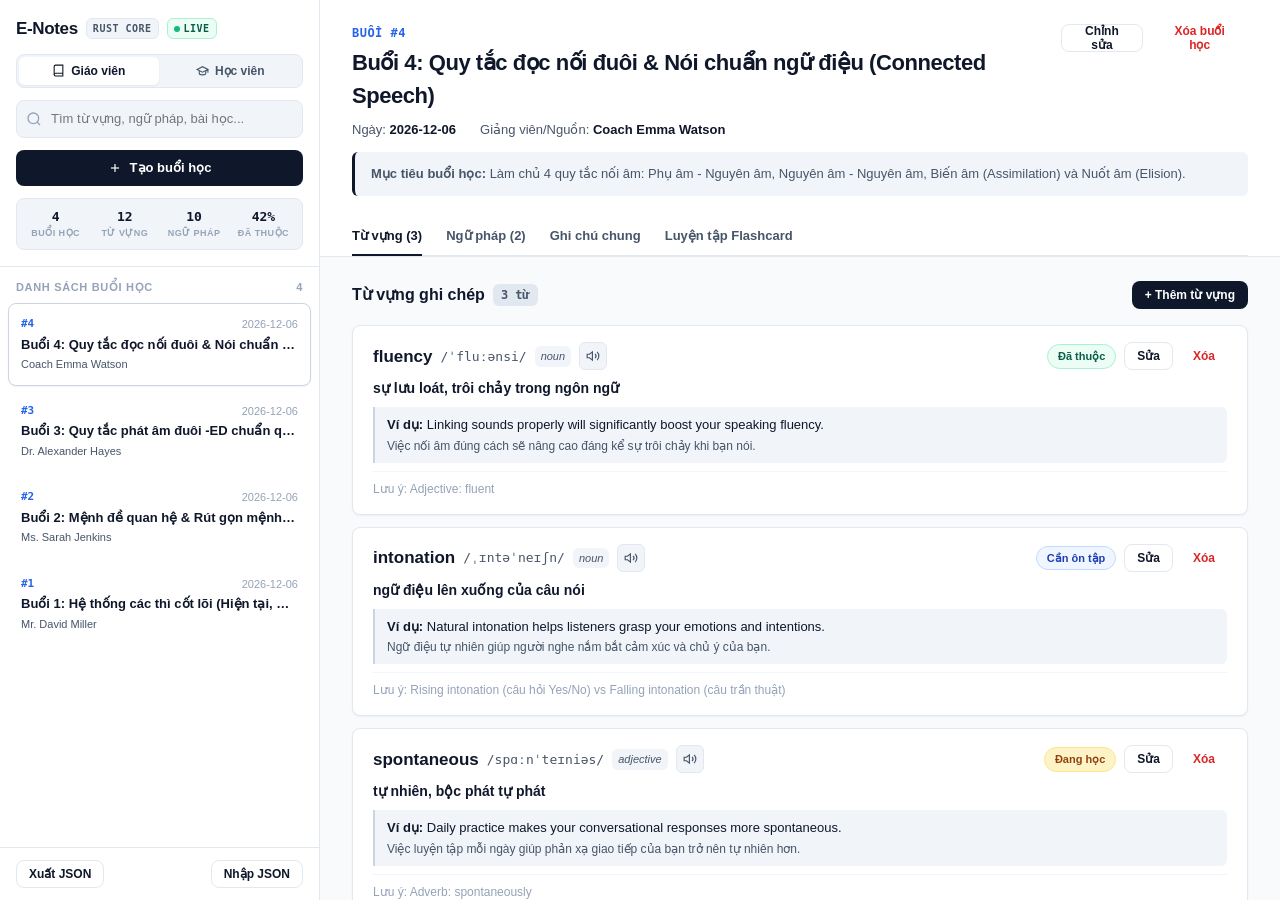
==== commit 5c993e84: "feat: add 4 comprehensive grammar modules and Free Dictionary API auto-fill" ====
--- a/static/index.html
+++ b/static/index.html
@@ -252,21 +252,28 @@
       <div class="modal-body">
         <form id="formVocab">
           <input type="hidden" id="vocabFormId">
+          <div class="form-group" style="margin-bottom: 12px;">
+            <label class="form-label">Từ / Cụm từ tiếng Anh *</label>
+            <div style="display: flex; gap: 8px;">
+              <input type="text" id="vocabFormWord" class="form-input" placeholder="e.g. resilient, articulate, persistent..." required style="flex: 1;">
+              <button type="button" id="btnQuickLookup" class="btn btn-secondary" style="white-space: nowrap; font-size: 12px; height: 36px;" title="Tự động tra cứu IPA, từ loại, ví dụ và nghĩa từ từ điển trực tuyến">
+                <svg width="13" height="13" viewBox="0 0 24 24" fill="none" stroke="currentColor" stroke-width="2"><polygon points="13 2 3 14 12 14 11 22 21 10 12 10 13 2"></polygon></svg>
+                Tra nhanh API
+              </button>
+            </div>
+            <div id="lookupStatus" style="font-size: 11px; margin-top: 4px; display: none;"></div>
+          </div>
           <div class="form-row">
-            <div class="form-group">
-              <label class="form-label">Từ / Cụm từ tiếng Anh *</label>
-              <input type="text" id="vocabFormWord" class="form-input" placeholder="e.g. articulate" required>
-            </div>
             <div class="form-group">
               <label class="form-label">Phiên âm (IPA)</label>
               <input type="text" id="vocabFormIpa" class="form-input" placeholder="/ɑːrˈtɪkjuleɪt/">
             </div>
-          </div>
-          <div class="form-row">
             <div class="form-group">
               <label class="form-label">Từ loại</label>
               <input type="text" id="vocabFormPos" class="form-input" placeholder="noun, verb, adj, idiom...">
             </div>
+          </div>
+          <div class="form-row">
             <div class="form-group">
               <label class="form-label">Trạng thái học</label>
               <select id="vocabFormStatus" class="form-select">
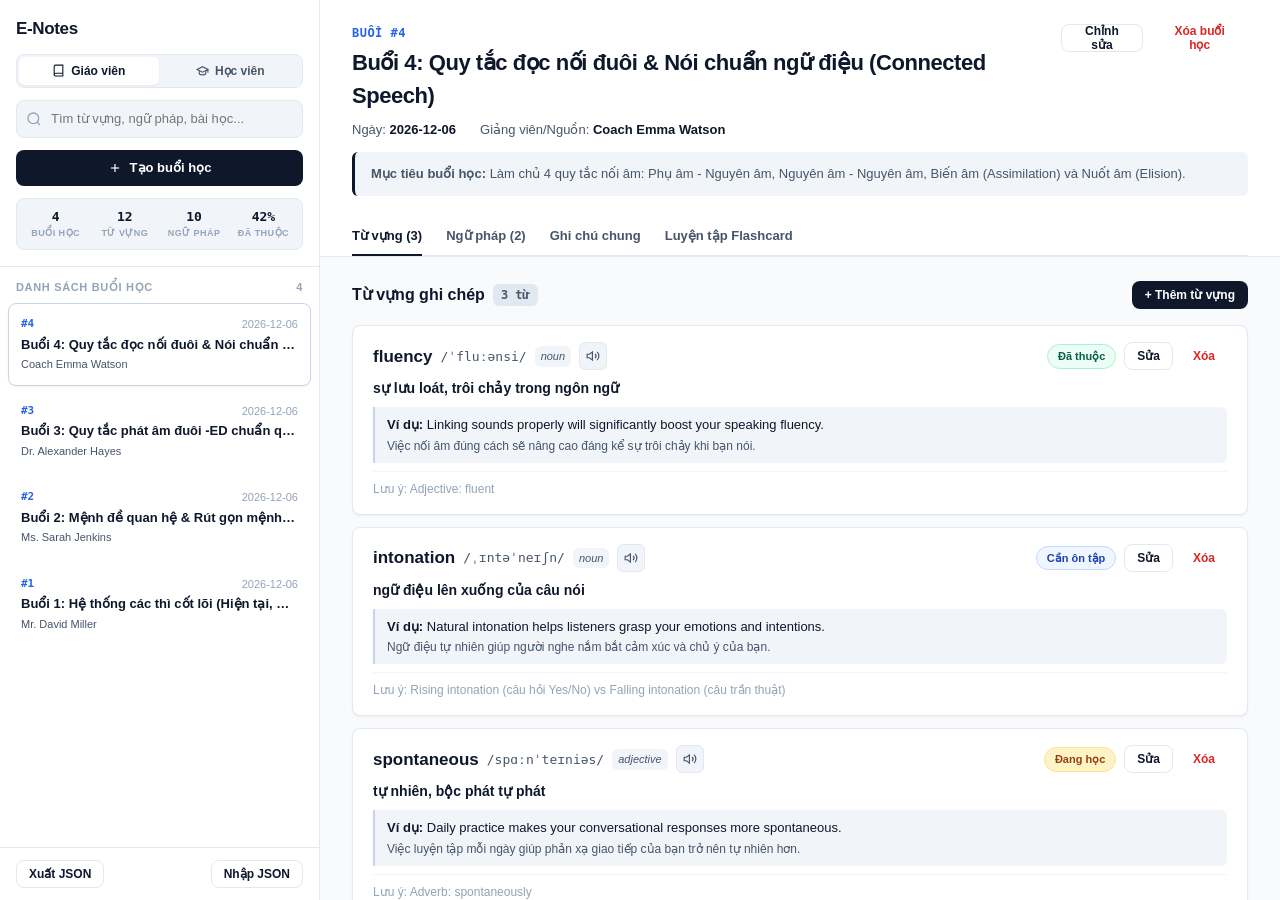
==== commit dc920843: "style: remove Rust Core and Live badges, rename quick lookup button to 'Tra cứu từ vựng'" ====
--- a/static/index.html
+++ b/static/index.html
@@ -3,7 +3,7 @@
 <head>
   <meta charset="UTF-8">
   <meta name="viewport" content="width=device-width, initial-scale=1.0">
-  <title>E-Notes — Sổ tay học tiếng Anh (Rust Core)</title>
+  <title>E-Notes — Sổ tay học tiếng Anh</title>
   <link rel="stylesheet" href="/style.css">
 </head>
 <body>
@@ -14,8 +14,6 @@
         <div class="app-branding">
           <div class="brand-title">
             <span>E-Notes</span>
-            <span class="brand-badge">RUST CORE</span>
-            <span class="realtime-badge" title="Đồng bộ dữ liệu thời gian thực"><span class="realtime-dot"></span> LIVE</span>
           </div>
         </div>
 
@@ -257,8 +255,8 @@
             <div style="display: flex; gap: 8px;">
               <input type="text" id="vocabFormWord" class="form-input" placeholder="e.g. resilient, articulate, persistent..." required style="flex: 1;">
               <button type="button" id="btnQuickLookup" class="btn btn-secondary" style="white-space: nowrap; font-size: 12px; height: 36px;" title="Tự động tra cứu IPA, từ loại, ví dụ và nghĩa từ từ điển trực tuyến">
-                <svg width="13" height="13" viewBox="0 0 24 24" fill="none" stroke="currentColor" stroke-width="2"><polygon points="13 2 3 14 12 14 11 22 21 10 12 10 13 2"></polygon></svg>
-                Tra nhanh API
+                <svg width="13" height="13" viewBox="0 0 24 24" fill="none" stroke="currentColor" stroke-width="2"><circle cx="11" cy="11" r="8"></circle><line x1="21" y1="21" x2="16.65" y2="16.65"></line></svg>
+                Tra cứu từ vựng
               </button>
             </div>
             <div id="lookupStatus" style="font-size: 11px; margin-top: 4px; display: none;"></div>
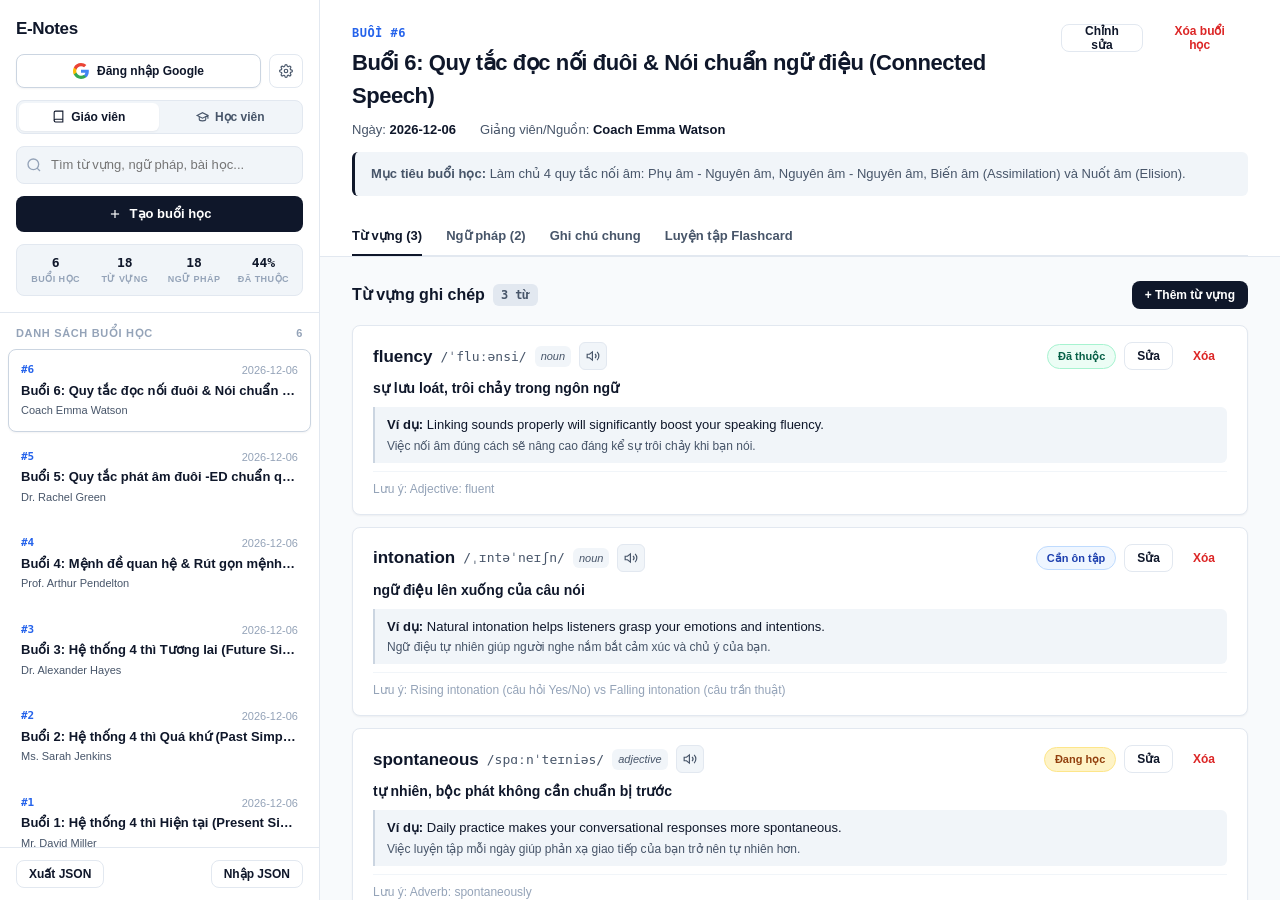
==== commit 83dfa5a6: "feat: add Google OAuth 2.0 authentication system" ====
--- a/static/index.html
+++ b/static/index.html
@@ -5,6 +5,8 @@
   <meta name="viewport" content="width=device-width, initial-scale=1.0">
   <title>E-Notes — Sổ tay học tiếng Anh</title>
   <link rel="stylesheet" href="/style.css">
+  <!-- Google Identity Services SDK -->
+  <script src="https://accounts.google.com/gsi/client" async defer></script>
 </head>
 <body>
   <div class="app-container">
@@ -14,6 +16,47 @@
         <div class="app-branding">
           <div class="brand-title">
             <span>E-Notes</span>
+          </div>
+        </div>
+
+        <!-- Google OAuth Profile / Login Section -->
+        <div class="auth-section" id="authSection">
+          <!-- Logged Out State -->
+          <div class="auth-logged-out" id="authLoggedOut">
+            <button class="btn-google-login" id="btnGoogleLogin" type="button">
+              <svg class="google-icon" width="16" height="16" viewBox="0 0 24 24">
+                <path fill="#4285F4" d="M23.745 12.27c0-.7-.06-1.4-.19-2.07H12v4.51h6.6c-.29 1.52-1.14 2.82-2.4 3.68v3.05h3.88c2.27-2.09 3.66-5.17 3.66-9.17z"/>
+                <path fill="#34A853" d="M12 24c3.24 0 5.95-1.08 7.93-2.91l-3.88-3.05c-1.08.72-2.45 1.16-4.05 1.16-3.12 0-5.77-2.1-6.72-4.93H1.25v3.15C3.26 21.36 7.36 24 12 24z"/>
+                <path fill="#FBBC05" d="M5.28 14.27c-.25-.72-.38-1.49-.38-2.27s.13-1.55.38-2.27V6.58H1.25C.45 8.18 0 9.98 0 12s.45 3.82 1.25 5.42l4.03-3.15z"/>
+                <path fill="#EA4335" d="M12 4.75c1.77 0 3.35.61 4.6 1.8l3.42-3.42C17.95 1.19 15.24 0 12 0 7.36 0 3.26 2.64 1.25 6.58l4.03 3.15c.95-2.83 3.6-4.98 6.72-4.98z"/>
+              </svg>
+              <span>Đăng nhập Google</span>
+            </button>
+            <button class="btn-oauth-settings" id="btnOAuthSettings" type="button" title="Cài đặt Google OAuth Client ID">
+              <svg width="14" height="14" viewBox="0 0 24 24" fill="none" stroke="currentColor" stroke-width="2"><circle cx="12" cy="12" r="3"></circle><path d="M19.4 15a1.65 1.65 0 0 0 .33 1.82l.06.06a2 2 0 0 1 0 2.83 2 2 0 0 1-2.83 0l-.06-.06a1.65 1.65 0 0 0-1.82-.33 1.65 1.65 0 0 0-1 1.51V21a2 2 0 0 1-2 2 2 2 0 0 1-2-2v-.09A1.65 1.65 0 0 0 9 19.4a1.65 1.65 0 0 0-1.82.33l-.06.06a2 2 0 0 1-2.83 0 2 2 0 0 1 0-2.83l.06-.06a1.65 1.65 0 0 0 .33-1.82 1.65 1.65 0 0 0-1.51-1H3a2 2 0 0 1-2-2 2 2 0 0 1 2-2h.09A1.65 1.65 0 0 0 4.6 9a1.65 1.65 0 0 0-.33-1.82l-.06-.06a2 2 0 0 1 0-2.83 2 2 0 0 1 2.83 0l.06.06a1.65 1.65 0 0 0 1.82.33H9a1.65 1.65 0 0 0 1-1.51V3a2 2 0 0 1 2-2 2 2 0 0 1 2 2v.09a1.65 1.65 0 0 0 1 1.51 1.65 1.65 0 0 0 1.82-.33l.06-.06a2 2 0 0 1 2.83 0 2 2 0 0 1 0 2.83l-.06.06a1.65 1.65 0 0 0-.33 1.82V9a1.65 1.65 0 0 0 1.51 1H21a2 2 0 0 1 2 2 2 2 0 0 1-2 2h-.09a1.65 1.65 0 0 0-1.51 1z"></path></svg>
+            </button>
+          </div>
+
+          <!-- Logged In State -->
+          <div class="auth-logged-in" id="authLoggedIn" style="display: none;">
+            <div class="user-card">
+              <div class="user-avatar-wrap">
+                <img id="userAvatarImg" class="user-avatar-img" src="" alt="Avatar" style="display: none;">
+                <div id="userAvatarFallback" class="user-avatar-fallback">U</div>
+              </div>
+              <div class="user-info">
+                <div class="user-name-row">
+                  <span class="user-name" id="userNameDisplay">Người dùng</span>
+                  <span class="google-badge" title="Đã xác thực Google OAuth">
+                    <svg width="11" height="11" viewBox="0 0 24 24"><path fill="#4285F4" d="M23.745 12.27c0-.7-.06-1.4-.19-2.07H12v4.51h6.6c-.29 1.52-1.14 2.82-2.4 3.68v3.05h3.88c2.27-2.09 3.66-5.17 3.66-9.17z"/><path fill="#34A853" d="M12 24c3.24 0 5.95-1.08 7.93-2.91l-3.88-3.05c-1.08.72-2.45 1.16-4.05 1.16-3.12 0-5.77-2.1-6.72-4.93H1.25v3.15C3.26 21.36 7.36 24 12 24z"/><path fill="#FBBC05" d="M5.28 14.27c-.25-.72-.38-1.49-.38-2.27s.13-1.55.38-2.27V6.58H1.25C.45 8.18 0 9.98 0 12s.45 3.82 1.25 5.42l4.03-3.15z"/><path fill="#EA4335" d="M12 4.75c1.77 0 3.35.61 4.6 1.8l3.42-3.42C17.95 1.19 15.24 0 12 0 7.36 0 3.26 2.64 1.25 6.58l4.03 3.15c.95-2.83 3.6-4.98 6.72-4.98z"/></svg>
+                  </span>
+                </div>
+                <div class="user-email" id="userEmailDisplay">user@gmail.com</div>
+              </div>
+              <button class="btn-logout" id="btnLogout" type="button" title="Đăng xuất khỏi Google">
+                <svg width="14" height="14" viewBox="0 0 24 24" fill="none" stroke="currentColor" stroke-width="2"><path d="M9 21H5a2 2 0 0 1-2-2V5a2 2 0 0 1 2-2h4"></path><polyline points="16 17 21 12 16 7"></polyline><line x1="21" y1="12" x2="9" y2="12"></line></svg>
+              </button>
+            </div>
           </div>
         </div>
 
@@ -345,6 +388,81 @@
     </div>
   </div>
 
+  <!-- Modal Google OAuth & Settings -->
+  <div class="modal-overlay" id="modalGoogleAuth" style="display: none;">
+    <div class="modal-dialog">
+      <div class="modal-header">
+        <h3 class="modal-title" style="display: flex; align-items: center; gap: 8px;">
+          <svg width="20" height="20" viewBox="0 0 24 24">
+            <path fill="#4285F4" d="M23.745 12.27c0-.7-.06-1.4-.19-2.07H12v4.51h6.6c-.29 1.52-1.14 2.82-2.4 3.68v3.05h3.88c2.27-2.09 3.66-5.17 3.66-9.17z"/>
+            <path fill="#34A853" d="M12 24c3.24 0 5.95-1.08 7.93-2.91l-3.88-3.05c-1.08.72-2.45 1.16-4.05 1.16-3.12 0-5.77-2.1-6.72-4.93H1.25v3.15C3.26 21.36 7.36 24 12 24z"/>
+            <path fill="#FBBC05" d="M5.28 14.27c-.25-.72-.38-1.49-.38-2.27s.13-1.55.38-2.27V6.58H1.25C.45 8.18 0 9.98 0 12s.45 3.82 1.25 5.42l4.03-3.15z"/>
+            <path fill="#EA4335" d="M12 4.75c1.77 0 3.35.61 4.6 1.8l3.42-3.42C17.95 1.19 15.24 0 12 0 7.36 0 3.26 2.64 1.25 6.58l4.03 3.15c.95-2.83 3.6-4.98 6.72-4.98z"/>
+          </svg>
+          Đăng nhập Google OAuth 2.0
+        </h3>
+        <button class="modal-close" data-close-modal>&times;</button>
+      </div>
+      <div class="modal-body">
+        <!-- Google Official Button Container (Rendered by GIS SDK) -->
+        <div id="gisButtonWrapper" style="display: flex; flex-direction: column; align-items: center; margin: 8px 0 16px;">
+          <div id="googleSignInButtonSlot"></div>
+          <div id="gisHint" style="font-size: 11px; color: var(--text-muted); margin-top: 6px; display: none;">Bấm nút Google phía trên để đăng nhập tài khoản của bạn</div>
+        </div>
+
+        <div style="text-align: center; margin-bottom: 16px; color: var(--text-muted); font-size: 11px; position: relative;">
+          <span style="background: var(--bg-surface); padding: 0 10px; position: relative; z-index: 1;">HOẶC ĐĂNG NHẬP NHANH TRỰC TIẾP</span>
+          <div style="position: absolute; top: 50%; left: 0; right: 0; height: 1px; background: var(--border-subtle); z-index: 0;"></div>
+        </div>
+
+        <!-- Quick Demo Sign-in for immediate instant testing without setup -->
+        <div style="background: var(--bg-subtle); border: 1px solid var(--border-subtle); border-radius: var(--radius-md); padding: 12px; margin-bottom: 16px;">
+          <div style="font-weight: 600; font-size: 13px; margin-bottom: 6px; display: flex; align-items: center; justify-content: space-between;">
+            <span>⚡ Đăng nhập một chạm</span>
+            <span style="font-size: 10px; background: #ECFDF5; color: #065F46; padding: 2px 6px; border-radius: 4px; border: 1px solid #A7F3D0; font-weight: 600;">Sử dụng ngay</span>
+          </div>
+          <p style="font-size: 12px; color: var(--text-secondary); margin-bottom: 10px;">
+            Nhập tên & email Google của bạn để đăng nhập ngay mà không cần chờ duyệt Google Cloud:
+          </p>
+          <div style="display: flex; flex-direction: column; gap: 8px; margin-bottom: 10px;">
+            <input type="text" id="demoUserName" class="form-input" style="font-size: 12px; height: 34px;" value="Anh Đặng (Google User)" placeholder="Họ và tên của bạn...">
+            <div style="display: flex; gap: 8px;">
+              <input type="email" id="demoUserEmail" class="form-input" style="font-size: 12px; height: 34px; flex: 1;" value="anhdangtutien@gmail.com" placeholder="Email Google...">
+              <button type="button" class="btn btn-primary" id="btnQuickDemoLogin" style="white-space: nowrap; font-size: 12px; height: 34px;">
+                Đăng nhập
+              </button>
+            </div>
+          </div>
+        </div>
+
+        <!-- Google Cloud OAuth Configuration Details -->
+        <div class="oauth-config-box" style="border: 1px dashed var(--border-strong); border-radius: var(--radius-md); padding: 12px;">
+          <div style="display: flex; justify-content: space-between; align-items: center; margin-bottom: 8px;">
+            <label class="form-label" style="font-weight: 600; margin-bottom: 0;">Google OAuth Client ID</label>
+            <span style="font-size: 11px; color: var(--text-muted);">Dành cho dự án thực</span>
+          </div>
+          <div style="display: flex; gap: 8px; margin-bottom: 8px;">
+            <input type="text" id="inputGoogleClientId" class="form-input" placeholder="ví dụ: 123456789-abc.apps.googleusercontent.com" style="font-size: 11px; font-family: var(--font-mono); height: 34px; flex: 1;">
+            <button type="button" class="btn btn-secondary" id="btnSaveClientId" style="white-space: nowrap; font-size: 12px; height: 34px;">Lưu ID</button>
+          </div>
+          <div id="clientIdStatus" style="font-size: 11px; margin-bottom: 8px; display: none;"></div>
+          <div style="font-size: 11px; color: var(--text-secondary); line-height: 1.5; background: var(--bg-app); padding: 8px 10px; border-radius: var(--radius-sm);">
+            <strong>Cách lấy Google Client ID chính thức:</strong><br>
+            1. Vào <a href="https://console.cloud.google.com/apis/credentials" target="_blank" rel="noopener noreferrer" style="color: var(--accent-link); text-decoration: underline;">Google Cloud Console &rarr; Credentials</a>.<br>
+            2. Tạo <strong>OAuth client ID</strong> &rarr; Application type chọn <strong>Web application</strong>.<br>
+            3. Thêm <strong>Authorized JavaScript origins</strong>:<br>
+            &bull; <code>https://e-notes-kappa.vercel.app</code><br>
+            &bull; <code>http://localhost:8080</code><br>
+            4. Copy Client ID dán vào ô trên và bấm <strong>Lưu ID</strong>.
+          </div>
+        </div>
+      </div>
+      <div class="modal-footer">
+        <button class="btn btn-secondary" data-close-modal>Đóng</button>
+      </div>
+    </div>
+  </div>
+
   <script src="/app.js"></script>
 </body>
 </html>
--- a/style.css
+++ b/style.css
@@ -982,3 +982,157 @@
   margin: 0 auto var(--sp-4);
   line-height: 1.6;
 }
+
+/* ==========================================================================
+   Google OAuth UI System
+   ========================================================================== */
+.auth-section {
+  margin-bottom: var(--sp-3);
+}
+
+.auth-logged-out {
+  display: flex;
+  gap: var(--sp-2);
+}
+
+.btn-google-login {
+  flex: 1;
+  display: inline-flex;
+  align-items: center;
+  justify-content: center;
+  gap: var(--sp-2);
+  height: 34px;
+  background-color: var(--bg-surface);
+  border: 1px solid var(--border-strong);
+  border-radius: var(--radius-md);
+  color: var(--text-primary);
+  font-size: 12px;
+  font-weight: 600;
+  cursor: pointer;
+  transition: all 0.15s ease;
+  box-shadow: var(--shadow-sm);
+}
+
+.btn-google-login:hover {
+  background-color: var(--bg-subtle);
+  border-color: var(--text-primary);
+}
+
+.btn-oauth-settings {
+  width: 34px;
+  height: 34px;
+  display: inline-flex;
+  align-items: center;
+  justify-content: center;
+  background-color: var(--bg-surface);
+  border: 1px solid var(--border-subtle);
+  border-radius: var(--radius-md);
+  color: var(--text-secondary);
+  cursor: pointer;
+  transition: all 0.15s ease;
+  flex-shrink: 0;
+}
+
+.btn-oauth-settings:hover {
+  color: var(--text-primary);
+  border-color: var(--border-strong);
+  background-color: var(--bg-subtle);
+}
+
+.auth-logged-in {
+  background: var(--bg-subtle);
+  border: 1px solid var(--border-subtle);
+  border-radius: var(--radius-md);
+  padding: 6px 10px;
+}
+
+.user-card {
+  display: flex;
+  align-items: center;
+  gap: var(--sp-2);
+}
+
+.user-avatar-wrap {
+  position: relative;
+  width: 32px;
+  height: 32px;
+  flex-shrink: 0;
+}
+
+.user-avatar-img {
+  width: 100%;
+  height: 100%;
+  border-radius: 50%;
+  object-fit: cover;
+  border: 1px solid var(--border-subtle);
+}
+
+.user-avatar-fallback {
+  width: 100%;
+  height: 100%;
+  border-radius: 50%;
+  background: var(--accent-primary);
+  color: var(--text-on-dark);
+  display: flex;
+  align-items: center;
+  justify-content: center;
+  font-weight: 700;
+  font-size: 13px;
+  text-transform: uppercase;
+}
+
+.user-info {
+  flex: 1;
+  min-width: 0;
+}
+
+.user-name-row {
+  display: flex;
+  align-items: center;
+  gap: 4px;
+}
+
+.user-name {
+  font-size: 12px;
+  font-weight: 700;
+  color: var(--text-primary);
+  white-space: nowrap;
+  overflow: hidden;
+  text-overflow: ellipsis;
+}
+
+.google-badge {
+  display: inline-flex;
+  align-items: center;
+  line-height: 1;
+  flex-shrink: 0;
+}
+
+.user-email {
+  font-size: 11px;
+  color: var(--text-muted);
+  white-space: nowrap;
+  overflow: hidden;
+  text-overflow: ellipsis;
+}
+
+.btn-logout {
+  width: 28px;
+  height: 28px;
+  display: inline-flex;
+  align-items: center;
+  justify-content: center;
+  background: transparent;
+  border: 1px solid transparent;
+  border-radius: var(--radius-sm);
+  color: var(--text-muted);
+  cursor: pointer;
+  transition: all 0.15s ease;
+  flex-shrink: 0;
+}
+
+.btn-logout:hover {
+  color: var(--danger-text);
+  background: var(--danger-bg);
+  border-color: var(--danger-border);
+}
